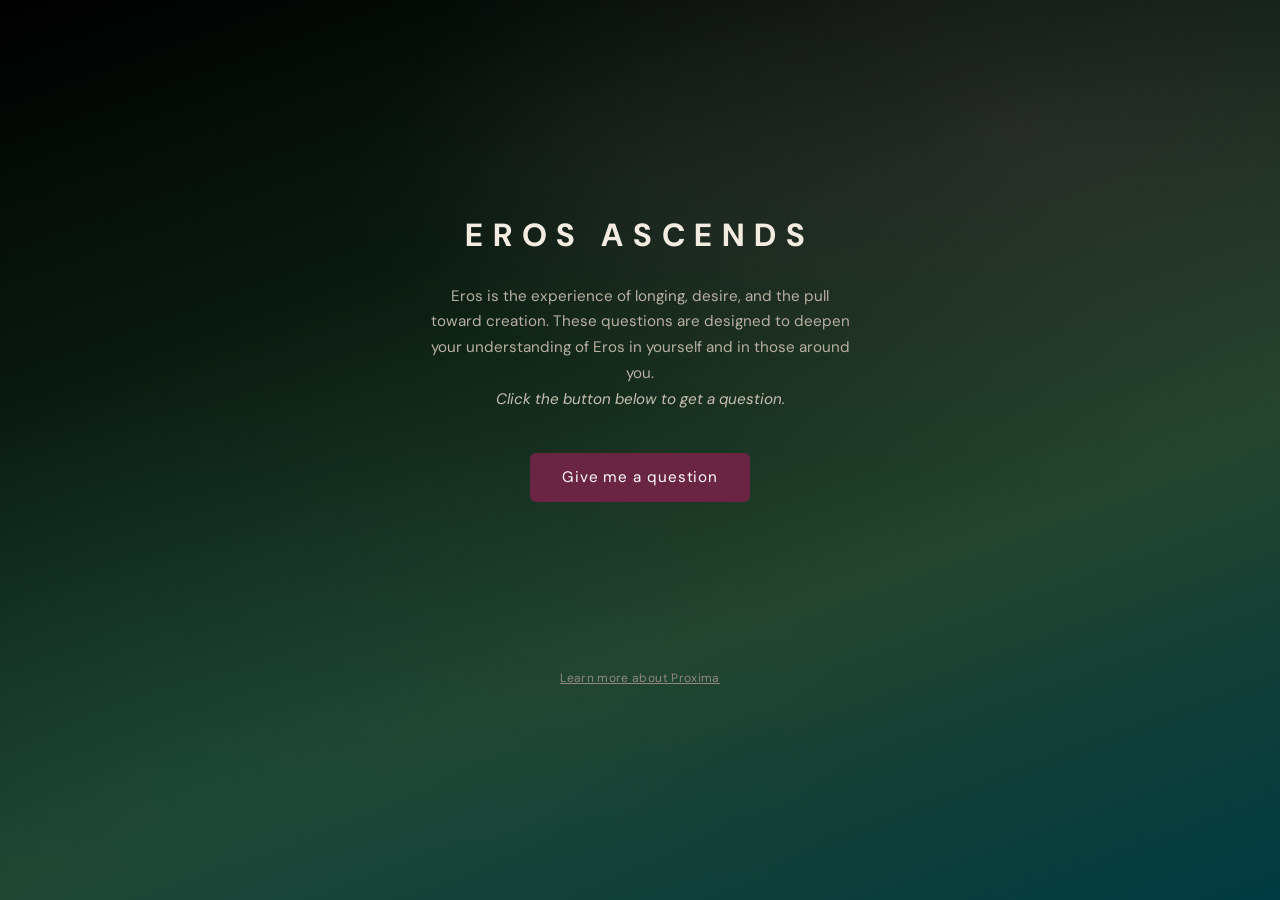
==== index.html @ 3e6dccce "Add files via upload" ====
<!DOCTYPE html>
<html lang="en">
<head>
  <meta charset="UTF-8">
  <meta name="viewport" content="width=device-width, initial-scale=1.0">
  <title>EROS ASCENDS</title>
  <link rel="preconnect" href="https://fonts.googleapis.com">
  <link rel="preconnect" href="https://fonts.gstatic.com" crossorigin>
  <link href="https://fonts.googleapis.com/css2?family=DM+Sans:ital,wght@0,300;0,400;0,500;0,700;1,300;1,400&display=swap" rel="stylesheet">
  <style>
    /* ── Reset & Base ── */
    *, *::before, *::after {
      margin: 0;
      padding: 0;
      box-sizing: border-box;
    }

    html {
      font-size: 16px;
      -webkit-text-size-adjust: 100%;
    }

    body {
      font-family: 'DM Sans', sans-serif;

      /* ── Atmospheric layered background ──
         Layer 1 (top):  soft pink glow, upper-right — very faint bloom
         Layer 2:        teal glow, lower-left — subtle depth
         Layer 3:        small warm highlight, center-top — hint of light
         Layer 4 (base): dark diagonal gradient, black → deep green
      */
      background-color: #000000;
      background-image:
        radial-gradient(ellipse 70% 55% at 80% 15%,
          rgba(204, 111, 152, 0.12) 0%,
          transparent 70%),
        radial-gradient(ellipse 80% 65% at 15% 85%,
          rgba(0, 88, 96, 0.18) 0%,
          transparent 65%),
        radial-gradient(ellipse 40% 35% at 50% 20%,
          rgba(255, 255, 255, 0.03) 0%,
          transparent 60%),
        linear-gradient(160deg,
          #000000 0%,
          #0a1a10 30%,
          #24442e 65%,
          #003a40 100%);
      background-attachment: fixed;

      color: #ede6da;
      min-height: 100dvh;
      display: flex;
      align-items: center;
      justify-content: center;
      padding: 2rem 1.5rem;
      -webkit-font-smoothing: antialiased;
    }

    /* ── Layout ── */
    .container {
      max-width: 420px;
      width: 100%;
      text-align: center;
    }

    /* ── Title ── */
    h1 {
      font-size: 1.75rem;
      font-weight: 700;
      letter-spacing: 0.3em;
      text-transform: uppercase;
      color: #f4ece0;
      margin-bottom: 1.75rem;
    }

    /* ── Intro ── */
    .intro {
      font-size: 0.95rem;
      line-height: 1.7;
      color: #b8b0a2;
      margin-bottom: 2.5rem;
    }

    .intro em {
      font-style: italic;
      color: #c8bfb2;
    }

    /* ── Button ── */
    .btn {
      display: inline-block;
      font-family: inherit;
      font-size: 0.95rem;
      letter-spacing: 0.06em;
      color: #ffffff;
      background-color: #6A2543;
      border: none;
      border-radius: 6px;
      padding: 0.9rem 2rem;
      cursor: pointer;
      transition: background-color 0.2s ease, transform 0.1s ease;
      -webkit-tap-highlight-color: transparent;
    }

    .btn:hover {
      background-color: #7d2e52;
    }

    .btn:active {
      transform: scale(0.97);
    }

    .btn:focus-visible {
      outline: 2px solid #6A2543;
      outline-offset: 3px;
    }

    /* ── Question Card ── */
    .question-card {
      margin-top: 2.5rem;
      opacity: 0;
      transform: translateY(6px);
      transition: opacity 0.4s ease, transform 0.4s ease;
      pointer-events: none;
    }

    .question-card.visible {
      opacity: 1;
      transform: translateY(0);
      pointer-events: auto;
    }

    /* Fade-out class for swapping questions */
    .question-card.fading {
      opacity: 0;
      transform: translateY(4px);
      transition: opacity 0.15s ease, transform 0.15s ease;
    }

    .question-text {
      font-size: 1.35rem;
      line-height: 1.55;
      color: #f4ece0;
      font-style: italic;
      display: inline-block;
      border: 1px solid transparent;
      border-radius: 8px;
      padding: 1.25rem 1.5rem;
      margin-bottom: 1.5rem;
      /* Gradient border using background layers for a shiny material effect */
      background:
        linear-gradient(#1E1F1E, #1E1F1E) padding-box,
        linear-gradient(135deg,
          #6A2543 0%,
          #D586A8 30%,
          #6A2543 50%,
          #D586A8 70%,
          #6A2543 100%) border-box;
      /* Layered shadow: soft pink glow + tighter highlight for sheen */
      box-shadow:
        0 0 8px rgba(213, 134, 168, 0.15),
        0 0 2px rgba(213, 134, 168, 0.25);
    }

    .question-hint {
      font-size: 0.8rem;
      letter-spacing: 0.04em;
      color: #918880;
    }

    /* ── Error State ── */
    .error-message {
      margin-top: 2rem;
      font-size: 0.85rem;
      color: #918880;
      line-height: 1.6;
    }

    /* ── Footer Link ── */
    .footer-link {
      display: inline-block;
      margin-top: 2.5rem;
      font-size: 0.75rem;
      color: #918880;
      text-decoration: underline;
      letter-spacing: 0.03em;
      transition: color 0.2s ease;
    }

    .footer-link:hover {
      color: #b8b0a2;
    }

    /* ── Responsive polish for larger screens ── */
    @media (min-width: 600px) {
      h1 {
        font-size: 2rem;
      }
      .question-text {
        font-size: 1.5rem;
      }
    }
  </style>
</head>
<body>

  <main class="container" role="main">
    <h1>Eros Ascends</h1>

    <p class="intro">
      Eros is the experience of longing, desire, and the pull toward creation. These questions are designed to deepen your understanding of Eros in yourself and in those around you.<br>
      <em>Click the button below to get a question.</em>
    </p>

    <button class="btn" id="generate-btn" aria-label="Generate a question">
      Give me a question
    </button>

    <div class="question-card" id="question-card" aria-live="polite">
      <p class="question-text" id="question-text"></p>
      <p class="question-hint">Ask someone nearby. Or answer it for yourself.</p>
    </div>

    <a class="footer-link" href="https://www.proximaslc.com" target="_blank" rel="noopener">Learn more about Proxima</a>
  </main>

  <script>
    (function () {
      'use strict';

      // ── Fallback questions (used when JSON fetch fails, e.g. file:// protocol) ──
      var FALLBACK = [
        { id: "q001", question: "What are you wanting right now?" },
        { id: "q002", question: "What feels most alive in you lately?" },
        { id: "q003", question: "What would you pursue if you knew you couldn\u2019t fail at it?" },
        { id: "q004", question: "When did you last feel pulled toward something you couldn\u2019t explain?" },
        { id: "q005", question: "What have you been longing for but haven\u2019t said out loud?" },
        { id: "q006", question: "What kind of beauty stops you in your tracks?" },
        { id: "q007", question: "Who or what taught you the most about love?" },
        { id: "q008", question: "What would you create if no one were watching?" }
      ];

      // ── State ──
      let questions = [];
      let lastQuestionId = null;
      let hasGenerated = false;

      // ── DOM refs ──
      const btn = document.getElementById('generate-btn');
      const card = document.getElementById('question-card');
      const questionText = document.getElementById('question-text');

      // ── Load questions from JSON, fall back to embedded list ──
      fetch('questions.json')
        .then(function (res) {
          if (!res.ok) throw new Error('Failed to load');
          return res.json();
        })
        .then(function (data) {
          questions = data;
        })
        .catch(function () {
          // JSON unavailable (e.g. opened as a local file) — use fallback
          questions = FALLBACK;
        });

      // ── Pick a random question, avoiding repeats ──
      function pickRandom() {
        if (questions.length === 0) return null;
        if (questions.length === 1) return questions[0];

        var pick;
        do {
          pick = questions[Math.floor(Math.random() * questions.length)];
        } while (pick.id === lastQuestionId);

        lastQuestionId = pick.id;
        return pick;
      }

      // ── Display a new question with a gentle transition ──
      function showQuestion() {
        var q = pickRandom();
        if (!q) return;

        if (hasGenerated) {
          // Brief fade-out before swapping text
          card.classList.add('fading');

          setTimeout(function () {
            questionText.textContent = q.question;
            card.classList.remove('fading');
          }, 160);
        } else {
          // First tap: show card immediately
          hasGenerated = true;
          questionText.textContent = q.question;
          btn.textContent = 'Another question';
          card.classList.add('visible');
        }
      }

      // ── Button handler ──
      btn.addEventListener('click', showQuestion);
    })();
  </script>

</body>
</html>
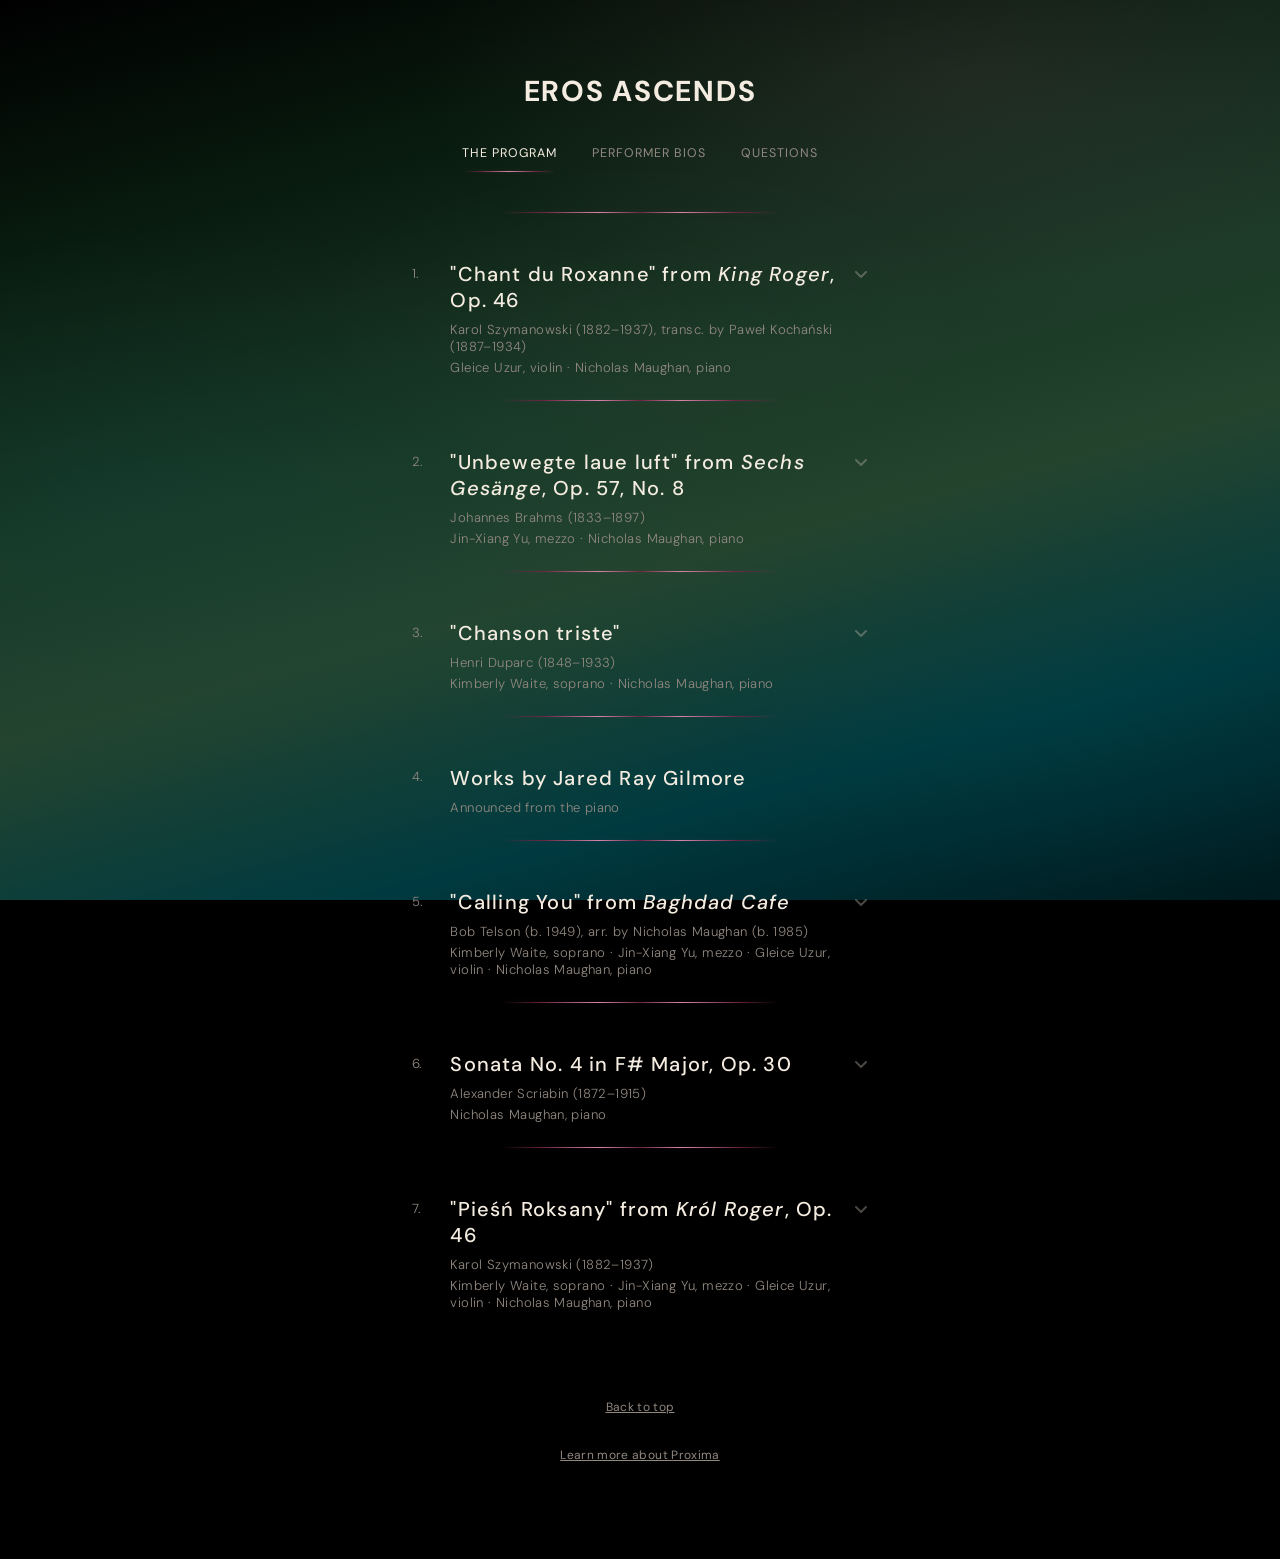
==== commit b3c2b465: "Add files via upload" ====
--- a/index.html
+++ b/index.html
@@ -3,305 +3,405 @@
 <head>
   <meta charset="UTF-8">
   <meta name="viewport" content="width=device-width, initial-scale=1.0">
-  <title>EROS ASCENDS</title>
+  <title>Eros Ascends — The Program</title>
   <link rel="preconnect" href="https://fonts.googleapis.com">
   <link rel="preconnect" href="https://fonts.gstatic.com" crossorigin>
   <link href="https://fonts.googleapis.com/css2?family=DM+Sans:ital,wght@0,300;0,400;0,500;0,700;1,300;1,400&display=swap" rel="stylesheet">
-  <style>
-    /* ── Reset & Base ── */
-    *, *::before, *::after {
-      margin: 0;
-      padding: 0;
-      box-sizing: border-box;
-    }
-
-    html {
-      font-size: 16px;
-      -webkit-text-size-adjust: 100%;
-    }
-
-    body {
-      font-family: 'DM Sans', sans-serif;
-
-      /* ── Atmospheric layered background ──
-         Layer 1 (top):  soft pink glow, upper-right — very faint bloom
-         Layer 2:        teal glow, lower-left — subtle depth
-         Layer 3:        small warm highlight, center-top — hint of light
-         Layer 4 (base): dark diagonal gradient, black → deep green
-      */
-      background-color: #000000;
-      background-image:
-        radial-gradient(ellipse 70% 55% at 80% 15%,
-          rgba(204, 111, 152, 0.12) 0%,
-          transparent 70%),
-        radial-gradient(ellipse 80% 65% at 15% 85%,
-          rgba(0, 88, 96, 0.18) 0%,
-          transparent 65%),
-        radial-gradient(ellipse 40% 35% at 50% 20%,
-          rgba(255, 255, 255, 0.03) 0%,
-          transparent 60%),
-        linear-gradient(160deg,
-          #000000 0%,
-          #0a1a10 30%,
-          #24442e 65%,
-          #003a40 100%);
-      background-attachment: fixed;
-
-      color: #ede6da;
-      min-height: 100dvh;
-      display: flex;
-      align-items: center;
-      justify-content: center;
-      padding: 2rem 1.5rem;
-      -webkit-font-smoothing: antialiased;
-    }
-
-    /* ── Layout ── */
-    .container {
-      max-width: 420px;
-      width: 100%;
-      text-align: center;
-    }
-
-    /* ── Title ── */
-    h1 {
-      font-size: 1.75rem;
-      font-weight: 700;
-      letter-spacing: 0.3em;
-      text-transform: uppercase;
-      color: #f4ece0;
-      margin-bottom: 1.75rem;
-    }
-
-    /* ── Intro ── */
-    .intro {
-      font-size: 0.95rem;
-      line-height: 1.7;
-      color: #b8b0a2;
-      margin-bottom: 2.5rem;
-    }
-
-    .intro em {
-      font-style: italic;
-      color: #c8bfb2;
-    }
-
-    /* ── Button ── */
-    .btn {
-      display: inline-block;
-      font-family: inherit;
-      font-size: 0.95rem;
-      letter-spacing: 0.06em;
-      color: #ffffff;
-      background-color: #6A2543;
-      border: none;
-      border-radius: 6px;
-      padding: 0.9rem 2rem;
-      cursor: pointer;
-      transition: background-color 0.2s ease, transform 0.1s ease;
-      -webkit-tap-highlight-color: transparent;
-    }
-
-    .btn:hover {
-      background-color: #7d2e52;
-    }
-
-    .btn:active {
-      transform: scale(0.97);
-    }
-
-    .btn:focus-visible {
-      outline: 2px solid #6A2543;
-      outline-offset: 3px;
-    }
-
-    /* ── Question Card ── */
-    .question-card {
-      margin-top: 2.5rem;
-      opacity: 0;
-      transform: translateY(6px);
-      transition: opacity 0.4s ease, transform 0.4s ease;
-      pointer-events: none;
-    }
-
-    .question-card.visible {
-      opacity: 1;
-      transform: translateY(0);
-      pointer-events: auto;
-    }
-
-    /* Fade-out class for swapping questions */
-    .question-card.fading {
-      opacity: 0;
-      transform: translateY(4px);
-      transition: opacity 0.15s ease, transform 0.15s ease;
-    }
-
-    .question-text {
-      font-size: 1.35rem;
-      line-height: 1.55;
-      color: #f4ece0;
-      font-style: italic;
-      display: inline-block;
-      border: 1px solid transparent;
-      border-radius: 8px;
-      padding: 1.25rem 1.5rem;
-      margin-bottom: 1.5rem;
-      /* Gradient border using background layers for a shiny material effect */
-      background:
-        linear-gradient(#1E1F1E, #1E1F1E) padding-box,
-        linear-gradient(135deg,
-          #6A2543 0%,
-          #D586A8 30%,
-          #6A2543 50%,
-          #D586A8 70%,
-          #6A2543 100%) border-box;
-      /* Layered shadow: soft pink glow + tighter highlight for sheen */
-      box-shadow:
-        0 0 8px rgba(213, 134, 168, 0.15),
-        0 0 2px rgba(213, 134, 168, 0.25);
-    }
-
-    .question-hint {
-      font-size: 0.8rem;
-      letter-spacing: 0.04em;
-      color: #918880;
-    }
-
-    /* ── Error State ── */
-    .error-message {
-      margin-top: 2rem;
-      font-size: 0.85rem;
-      color: #918880;
-      line-height: 1.6;
-    }
-
-    /* ── Footer Link ── */
-    .footer-link {
-      display: inline-block;
-      margin-top: 2.5rem;
-      font-size: 0.75rem;
-      color: #918880;
-      text-decoration: underline;
-      letter-spacing: 0.03em;
-      transition: color 0.2s ease;
-    }
-
-    .footer-link:hover {
-      color: #b8b0a2;
-    }
-
-    /* ── Responsive polish for larger screens ── */
-    @media (min-width: 600px) {
-      h1 {
-        font-size: 2rem;
-      }
-      .question-text {
-        font-size: 1.5rem;
-      }
-    }
-  </style>
+  <link rel="stylesheet" href="style.css">
 </head>
 <body>
 
-  <main class="container" role="main">
-    <h1>Eros Ascends</h1>
-
-    <p class="intro">
-      Eros is the experience of longing, desire, and the pull toward creation. These questions are designed to deepen your understanding of Eros in yourself and in those around you.<br>
-      <em>Click the button below to get a question.</em>
-    </p>
-
-    <button class="btn" id="generate-btn" aria-label="Generate a question">
-      Give me a question
-    </button>
-
-    <div class="question-card" id="question-card" aria-live="polite">
-      <p class="question-text" id="question-text"></p>
-      <p class="question-hint">Ask someone nearby. Or answer it for yourself.</p>
-    </div>
-
+  <!-- ── Site Header & Navigation ── -->
+  <header class="site-header">
+    <h1 class="site-title"><a href="index.html">EROS ASCENDS</a></h1>
+    <nav class="tab-nav" aria-label="Site navigation">
+      <a href="index.html" class="active">The Program</a>
+      <a href="bios.html">Performer Bios</a>
+      <a href="questions.html">Questions</a>
+    </nav>
+  </header>
+
+  <article class="page" id="top">
+
+    <hr class="divider">
+
+    <!-- ════════════════════════════════════════════
+         1. Chant du Roxanne — Szymanowski / Kochański
+         ════════════════════════════════════════════ -->
+    <section class="note-section" data-open="false">
+      <button class="accordion-header" aria-expanded="false">
+        <span class="note-number">1.</span>
+        <div class="accordion-label">
+          <h2 class="note-title">"Chant du Roxanne" from <em>King Roger</em>, Op. 46</h2>
+          <p class="note-composer">Karol Szymanowski (1882–1937), transc. by Paweł Kochański (1887–1934)</p>
+          <p class="note-performers">Gleice Uzur, violin · Nicholas Maughan, piano</p>
+        </div>
+        <svg class="accordion-chevron" viewBox="0 0 14 14" aria-hidden="true">
+          <polyline points="2,5 7,10 12,5"/>
+        </svg>
+      </button>
+
+      <div class="accordion-content">
+        <div class="accordion-inner">
+          <div class="note-body">
+            <p>Polish composer Karol Szymanowski and violinist Paweł Kochański shared one of the most generative artistic partnerships of the early twentieth century—artistically inseparable, and deeply personal. Kochański was not only the foremost interpreter of Szymanowski's violin music, but a shaping presence within it: advising, refining, and drawing out a language of sound that feels almost inseparable from his own playing.</p>
+
+            <p>There is, too, a current of intimacy that runs beneath this collaboration—one that has often been read through the lens of queer desire. Szymanowski, who was gay, channeled that sensibility into his artistic world. While the exact nature of his relationship with Kochański remains undocumented, their collaboration suggests a shared sensitivity and closeness that resonates in the music itself. In that light, this transcription can be heard not simply as adaptation, but as a kind of exchange: a musical language passed between two artists attuned to one another's expression.</p>
+
+            <p>Chant de Roxane originates in Szymanowski's opera <em>King Roger</em>, where the vocal line unfolds with an almost hypnotic sense of suspension and allure. In Kochański's transcription, that line is carried into the violin—no longer sung, but still unmistakably vocal in its impulse.</p>
+
+            <p>What begins as a voice becomes something more physical: the act of singing translated into touch, into pressure, into motion across the string. The line stretches, ornaments, and lingers, as if prolonging contact rather than arriving anywhere definite.</p>
+
+            <p>What Kochański creates here is not a reduction of the original, but an intensification. The violin does not imitate the voice—it inhabits it, extends it, and in doing so, makes the line feel even more immediate, more exposed. Ornament becomes touch. Suspension becomes anticipation. The music lingers in that charged space where expression and sensation begin to blur.</p>
+          </div>
+        </div>
+      </div>
+    </section>
+
+    <hr class="divider">
+
+    <!-- ════════════════════════════════════════════
+         2. Unbewegte laue Luft — Brahms
+         ════════════════════════════════════════════ -->
+    <section class="note-section" data-open="false">
+      <button class="accordion-header" aria-expanded="false">
+        <span class="note-number">2.</span>
+        <div class="accordion-label">
+          <h2 class="note-title">"Unbewegte laue luft" from <em>Sechs Gesänge</em>, Op. 57, No. 8</h2>
+          <p class="note-composer">Johannes Brahms (1833–1897)</p>
+          <p class="note-performers">Jin-Xiang Yu, mezzo · Nicholas Maughan, piano</p>
+        </div>
+        <svg class="accordion-chevron" viewBox="0 0 14 14" aria-hidden="true">
+          <polyline points="2,5 7,10 12,5"/>
+        </svg>
+      </button>
+
+      <div class="accordion-content">
+        <div class="accordion-inner">
+          <div class="note-body">
+            <p>Brahms composed this song in 1871 on a poem by Georg Friedrich Daumer, whose writing moved through desire with a directness that was striking for its time. In a culture where intimacy was often veiled or idealized, Daumer's language lingers in sensation, in the body, in the charged stillness between thought and touch. Brahms was drawn to these texts for their concentration and immediacy, leaning into the intensity of wanting rather than turning away from it.</p>
+
+            <p>The air is warm. Unmoving. A garden held in night. Nothing unfolds in the usual sense, yet everything is already underway.</p>
+
+            <p>Listen for how little the music seems to move at first. The stillness is not empty. It is full, almost pressurized. Notice how the piano sustains the atmosphere, and how the voice does not break it, but grows out of it. In the upper register, small flickers of sound, like trills, briefly disturb the surface, suggesting the quiet motion of the fountain in the garden. Small shifts in harmony and color begin to carry weight. The intensity does not announce itself. It gathers.</p>
+
+            <p>And then, almost without warning, the surface breaks. The piano begins to move in quick, flowing figures, and the voice becomes more urgent, more expansive. What had been contained now begins to circulate. The desire that had been held in stillness moves outward, passes between voice and piano, and fills the space with motion. It does not erupt, but unfolds, gaining warmth, breadth, and presence as it moves. The body of the music awakens.</p>
+
+            <p>As the song moves toward its close, that motion gradually softens. The energy does not disappear, but settles into a more open, luminous space. The harmony shifts, moving from C minor toward C major, and the atmosphere clears. What remains is a quiet arrival, where what once pressed inward now rests outward, and stillness returns, not empty, but changed.</p>
+          </div>
+
+          <div class="poem-block">
+            <p class="poem-label">Unbewegte laue Luft</p>
+            <p class="poem-label" style="text-transform: none; font-weight: 300; font-style: italic; margin-top: -0.5rem;">German source: Georg Friedrich Daumer</p>
+            <p class="stanza">Unbewegte laue Luft,<br>
+              Tiefe Ruhe der Natur;<br>
+              Durch die stille Gartennacht<br>
+              Plätschert die Fontäne nur;</p>
+            <p class="stanza">Aber im Gemüte schwillt<br>
+              Heißere Begierde mir;<br>
+              Aber in der Ader quillt<br>
+              Leben und verlangt nach Leben.</p>
+            <p class="stanza">Sollten nicht auch deine Brust<br>
+              Sehnlichere Wünsche heben?<br>
+              Sollte meiner Seele Ruf<br>
+              Nicht die deine tief durchbeben?</p>
+            <p class="stanza">Leise mit dem Ätherfuß<br>
+              Säume nicht, daher zu schweben!<br>
+              Komm, o komm, damit wir uns<br>
+              Himmlische Genüge geben!</p>
+          </div>
+
+          <div class="poem-block">
+            <p class="poem-label">Motionless mild air</p>
+            <p class="poem-label" style="text-transform: none; font-weight: 300; font-style: italic; margin-top: -0.5rem;">English translation © Richard Stokes</p>
+            <p class="stanza">Motionless mild air,<br>
+              Nature deep at rest;<br>
+              Through the still garden night<br>
+              Only the fountain plashes;</p>
+            <p class="stanza">But my soul swells<br>
+              With a more ardent desire;<br>
+              Life surges in my veins<br>
+              And yearns for life.</p>
+            <p class="stanza">Should not your breast too<br>
+              Heave with more passionate longing?<br>
+              Should not the cry of my soul<br>
+              Quiver deeply through your own?</p>
+            <p class="stanza">Softly on ethereal feet<br>
+              Glide to me, do not delay!<br>
+              Come, ah! come, that we might<br>
+              Give each other heavenly satisfaction!</p>
+          </div>
+        </div>
+      </div>
+    </section>
+
+    <hr class="divider">
+
+    <!-- ════════════════════════════════════════════
+         3. Chanson triste — Duparc
+         ════════════════════════════════════════════ -->
+    <section class="note-section" data-open="false">
+      <button class="accordion-header" aria-expanded="false">
+        <span class="note-number">3.</span>
+        <div class="accordion-label">
+          <h2 class="note-title">"Chanson triste"</h2>
+          <p class="note-composer">Henri Duparc (1848–1933)</p>
+          <p class="note-performers">Kimberly Waite, soprano · Nicholas Maughan, piano</p>
+        </div>
+        <svg class="accordion-chevron" viewBox="0 0 14 14" aria-hidden="true">
+          <polyline points="2,5 7,10 12,5"/>
+        </svg>
+      </button>
+
+      <div class="accordion-content">
+        <div class="accordion-inner">
+          <div class="note-body">
+            <p>In his early life, Henri Duparc's music was driven by a deep responsiveness to beauty—an impulse to shape feeling into sound. By his mid-thirties, a debilitating illness brought his compositional life to a halt, leaving him unable to sustain the intense creative focus his work required. In the years that followed, his religious life deepened, drawing him toward greater inwardness, restraint, and clarity of purpose. He ultimately destroyed most of what he had written, preserving only a small number of works—primarily a group of roughly seventeen songs he allowed to remain. Written when Duparc was about 20 years old, <em>Chanson triste</em> is one of them.</p>
+
+            <p>The text offers consolation through closeness, and the music meets it with quiet restraint. Nothing is forced outward; instead, the song holds its emotional life in suspension. The warmth is real, but contained.</p>
+
+            <p>Duparc's writing is less about melody than about atmosphere—how harmony, pacing, and color create a space the voice can inhabit. The piano lays this ground first: a gentle, continuous unfolding where shifts in harmony carry emotional weight. Rather than accompanying, it sustains the world of the song.</p>
+
+            <p>Within that space, the voice moves simply and directly. The line rarely reaches for display; instead, it follows the natural shape of the text, allowing small inflections—changes of color, slight expansions of phrase—to carry meaning. As the poem turns toward intimacy and reassurance, the music deepens almost imperceptibly—not through contrast, but through a quiet intensification of harmony and texture.</p>
+
+            <p>Listening closely, the expressive life of the song lives between the lines: in the way the piano supports and shades each phrase, in the way the voice settles into that space, and in the way both resist urgency. Nothing is rushed, and nothing is overstated.</p>
+
+            <p>What remains is a kind of longing that does not resolve, but stays—present, sustained, and quietly alive.</p>
+          </div>
+
+          <div class="poem-block">
+            <p class="poem-label" style="text-transform: none;">French source</p>
+            <p class="stanza">Dans ton cœur dort un clair de lune,<br>
+              Un doux clair de lune d'été,<br>
+              Et pour fuir la vie importune,<br>
+              Je me noierai dans ta clarté.</p>
+            <p class="stanza">J'oublierai les douleurs passées,<br>
+              Mon amour, quand tu berceras<br>
+              Mon triste cœur et mes pensées<br>
+              Dans le calme aimant de tes bras.</p>
+            <p class="stanza">Tu prendras ma tête malade,<br>
+              Oh! quelquefois sur tes genoux,<br>
+              Et lui diras une ballade<br>
+              Qui semblera parler de nous;</p>
+            <p class="stanza">Et dans tes yeux pleins de tristesse,<br>
+              Dans tes yeux alors je boirai<br>
+              Tant de baisers et de tendresse<br>
+              Que peut-être je guérirai.</p>
+          </div>
+
+          <div class="poem-block">
+            <p class="poem-label" style="text-transform: none;">English translation</p>
+            <p class="stanza">In your heart sleeps a moonlight,<br>
+              A sweet moonlight of summer,<br>
+              And to flee the importunate life,<br>
+              I will drown myself in your brightness.</p>
+            <p class="stanza">I will forget the past sorrows,<br>
+              My love, when you will cradle<br>
+              My sad heart and my thoughts<br>
+              In the loving calm of your arms.</p>
+            <p class="stanza">You will take my ailing head,<br>
+              Oh! sometimes upon your knees,<br>
+              And will say to it a ballad<br>
+              Which will seem to speak of us;</p>
+            <p class="stanza">And in your eyes full of sadness,<br>
+              In your eyes then I will drink<br>
+              So many kisses and such tenderness<br>
+              That perhaps I will be healed.</p>
+          </div>
+        </div>
+      </div>
+    </section>
+
+    <hr class="divider">
+
+    <!-- ════════════════════════════════════════════
+         Jared Ray Gilmore — static entry, no accordion
+         ════════════════════════════════════════════ -->
+    <section class="note-section-static">
+      <span class="note-number">4.</span>
+      <div>
+        <h2 class="note-title">Works by Jared Ray Gilmore</h2>
+        <p class="note-composer">Announced from the piano</p>
+      </div>
+    </section>
+
+    <hr class="divider">
+
+    <!-- ════════════════════════════════════════════
+         4. Calling You — Telson / arr. Maughan
+         ════════════════════════════════════════════ -->
+    <section class="note-section" data-open="false">
+      <button class="accordion-header" aria-expanded="false">
+        <span class="note-number">5.</span>
+        <div class="accordion-label">
+          <h2 class="note-title">"Calling You" from <em>Baghdad Cafe</em></h2>
+          <p class="note-composer">Bob Telson (b. 1949), arr. by Nicholas Maughan (b. 1985)</p>
+          <p class="note-performers">Kimberly Waite, soprano · Jin-Xiang Yu, mezzo · Gleice Uzur, violin · Nicholas Maughan, piano</p>
+        </div>
+        <svg class="accordion-chevron" viewBox="0 0 14 14" aria-hidden="true">
+          <polyline points="2,5 7,10 12,5"/>
+        </svg>
+      </button>
+
+      <div class="accordion-content">
+        <div class="accordion-inner">
+          <div class="note-body">
+            <p>A quiet voice, suspended in space, sends something outward.</p>
+
+            <p>Bob Telson wrote <em>Calling You</em> for <em>Bagdad Cafe</em>, a film set on the edge of the Mojave Desert, where isolation shapes every interaction. The song emerges from that landscape, not as commentary but as atmosphere. It does not describe the distance. It inhabits it.</p>
+
+            <p>The text is spare, a message sent across miles, offered without knowing if it will be received. Telson's setting resists dramatizing that gesture. The harmony moves slowly, often circling rather than progressing, and the pacing allows silence to remain present alongside sound. What we hear is not urgency, but persistence.</p>
+
+            <p>In this way, the piece opens into Eros—not as climax or pursuit, but as sustained orientation. Desire here does not build toward possession. It continues, quietly and steadily, across distance. The voice does not reach its destination. It remains turned toward it.</p>
+
+            <p>Listen for how the music holds that state. Phrases often feel as though they could resolve, but do not. Repetition becomes a form of staying rather than returning. The line hovers, carried by breath, resisting closure.</p>
+
+            <p>Also listen for the relationship between motion and stillness, how little the harmony needs to shift to keep the piece alive, how space itself becomes part of the music.</p>
+          </div>
+        </div>
+      </div>
+    </section>
+
+    <hr class="divider">
+
+    <!-- ════════════════════════════════════════════
+         5. Piano Sonata No. 4 — Scriabin
+         ════════════════════════════════════════════ -->
+    <section class="note-section" data-open="false">
+      <button class="accordion-header" aria-expanded="false">
+        <span class="note-number">6.</span>
+        <div class="accordion-label">
+          <h2 class="note-title">Sonata No. 4 in F# Major, Op. 30</h2>
+          <p class="note-composer">Alexander Scriabin (1872–1915)</p>
+          <p class="note-performers">Nicholas Maughan, piano</p>
+        </div>
+        <svg class="accordion-chevron" viewBox="0 0 14 14" aria-hidden="true">
+          <polyline points="2,5 7,10 12,5"/>
+        </svg>
+      </button>
+
+      <div class="accordion-content">
+        <div class="accordion-inner">
+          <div class="note-body">
+            <p>Scriabin's Fourth Sonata begins in suspension.</p>
+
+            <p>The first movement holds us in a kind of distance—quiet, searching, not yet arrived. A single line reaches upward, as if feeling its way through the dark. The harmony doesn't settle; it hovers, glows, withdraws. What we hear is not resolution, but orientation: something sensed before it is touched. This opening Andante sets the conditions for everything that follows. The music leans forward, but never quite lands. It listens for itself.</p>
+
+            <p>Then, without break, the second movement ignites. Marked <em>Prestissimo volando</em>—very fast, flying—the sonata releases into motion. What had been contained begins to circulate. Arpeggios flash upward, harmonies stretch past their edges, and the entire instrument seems to shimmer with momentum. The upward reach of the first movement is no longer searching; it becomes propulsion. This is not arrival in the sense of rest. It is arrival as intensification.</p>
+
+            <p>Scriabin was writing at a moment when his musical language was opening outward—toward color, ecstasy, and a kind of radiant instability that would define his later work. Even here, before the harmonic world fully dissolves into his later mysticism, we hear the impulse clearly: music that does not resolve so much as transform.</p>
+
+            <p>Listen for how the sonata moves between states of being. In the first movement, the sound feels distant, almost interior—phrases suspended in air, as if waiting to take shape. In the second, that same material returns altered: brighter, faster, more exposed. What had been felt privately is now fully in motion, shared, undeniable. Across the arc of the sonata, something shifts. What begins as reach becomes contact—not through stillness, but through energy that continues to unfold even as it arrives.</p>
+          </div>
+        </div>
+      </div>
+    </section>
+
+    <hr class="divider">
+
+    <!-- ════════════════════════════════════════════
+         6. Pieśń Roksany — Szymanowski
+         ════════════════════════════════════════════ -->
+    <section class="note-section" data-open="false">
+      <button class="accordion-header" aria-expanded="false">
+        <span class="note-number">7.</span>
+        <div class="accordion-label">
+          <h2 class="note-title">"Pieśń Roksany" from <em>Król Roger</em>, Op. 46</h2>
+          <p class="note-composer">Karol Szymanowski (1882–1937)</p>
+          <p class="note-performers">Kimberly Waite, soprano · Jin-Xiang Yu, mezzo · Gleice Uzur, violin · Nicholas Maughan, piano</p>
+        </div>
+        <svg class="accordion-chevron" viewBox="0 0 14 14" aria-hidden="true">
+          <polyline points="2,5 7,10 12,5"/>
+        </svg>
+      </button>
+
+      <div class="accordion-content">
+        <div class="accordion-inner">
+          <div class="note-body">
+            <p>Karol Szymanowski's only opera, <em>King Roger</em>, Op. 46, unfolds as a confrontation between order and ecstasy when a mysterious Shepherd enters King Roger's court, bringing with him a vision of life shaped not by restraint, but by beauty, instinct, and release. By the second act, the Shepherd's vision has begun to take hold of the court, loosening the structures that sustain Roger's authority.</p>
+
+            <p>Roxana, the queen at Roger's side, steps into that shift and sings:</p>
+          </div>
+
+          <div class="inline-verse">
+            <p>Sleep now, royal dreams…<br>
+              Let the night give you its fragrances…<br>
+              Let silence lull you…<br>
+              Let will and anger come to rest…</p>
+            <p style="margin-top: 1.2rem;">There, where beauty wanders…<br>
+              Where the air trembles with scent…<br>
+              There I will go after you…<br>
+              There I will find you…</p>
+            <p style="margin-top: 1.2rem;">Come to me, O radiant one…<br>
+              Come in the quiet of evening…<br>
+              Bring me the sweetness of night…<br>
+              And the peace of hidden gardens…</p>
+            <p style="margin-top: 1.2rem;">Let me rest beside you…<br>
+              Let me vanish in your light…<br>
+              Let desire fall silent…<br>
+              In your embrace…</p>
+          </div>
+
+          <div class="note-body" style="margin-top: 2rem;">
+            <p>By the third act, the court has dissolved, and Roger stands alone among its ruins, searching for meaning after what the Shepherd set in motion. Roxana's song is the point at which the distance between order and ecstasy gives way.</p>
+
+            <p>Heard again at the end of our concert, "Roxana's Song" closes the arc of our evening, returning us to where we began: what we first heard as distance and pull now arrives as closeness, contact, and rest.</p>
+          </div>
+        </div>
+      </div>
+    </section>
+
+    <a class="top-link" href="#top">Back to top</a>
     <a class="footer-link" href="https://www.proximaslc.com" target="_blank" rel="noopener">Learn more about Proxima</a>
-  </main>
+
+  </article>
 
   <script>
     (function () {
       'use strict';
 
-      // ── Fallback questions (used when JSON fetch fails, e.g. file:// protocol) ──
-      var FALLBACK = [
-        { id: "q001", question: "What are you wanting right now?" },
-        { id: "q002", question: "What feels most alive in you lately?" },
-        { id: "q003", question: "What would you pursue if you knew you couldn\u2019t fail at it?" },
-        { id: "q004", question: "When did you last feel pulled toward something you couldn\u2019t explain?" },
-        { id: "q005", question: "What have you been longing for but haven\u2019t said out loud?" },
-        { id: "q006", question: "What kind of beauty stops you in your tracks?" },
-        { id: "q007", question: "Who or what taught you the most about love?" },
-        { id: "q008", question: "What would you create if no one were watching?" }
-      ];
-
-      // ── State ──
-      let questions = [];
-      let lastQuestionId = null;
-      let hasGenerated = false;
-
-      // ── DOM refs ──
-      const btn = document.getElementById('generate-btn');
-      const card = document.getElementById('question-card');
-      const questionText = document.getElementById('question-text');
-
-      // ── Load questions from JSON, fall back to embedded list ──
-      fetch('questions.json')
-        .then(function (res) {
-          if (!res.ok) throw new Error('Failed to load');
-          return res.json();
-        })
-        .then(function (data) {
-          questions = data;
-        })
-        .catch(function () {
-          // JSON unavailable (e.g. opened as a local file) — use fallback
-          questions = FALLBACK;
-        });
-
-      // ── Pick a random question, avoiding repeats ──
-      function pickRandom() {
-        if (questions.length === 0) return null;
-        if (questions.length === 1) return questions[0];
-
-        var pick;
-        do {
-          pick = questions[Math.floor(Math.random() * questions.length)];
-        } while (pick.id === lastQuestionId);
-
-        lastQuestionId = pick.id;
-        return pick;
-      }
-
-      // ── Display a new question with a gentle transition ──
-      function showQuestion() {
-        var q = pickRandom();
-        if (!q) return;
-
-        if (hasGenerated) {
-          // Brief fade-out before swapping text
-          card.classList.add('fading');
-
-          setTimeout(function () {
-            questionText.textContent = q.question;
-            card.classList.remove('fading');
-          }, 160);
+      // ── Accordion toggle ──
+      var sections = document.querySelectorAll('.note-section[data-open]');
+
+      // Initialize: set max-height on already-open sections
+      sections.forEach(function (section) {
+        var content = section.querySelector('.accordion-content');
+        if (section.getAttribute('data-open') === 'true' && content) {
+          content.style.maxHeight = content.scrollHeight + 'px';
+        }
+      });
+
+      // Handle clicks
+      document.addEventListener('click', function (e) {
+        var header = e.target.closest('.accordion-header');
+        if (!header) return;
+
+        var section = header.closest('.note-section');
+        if (!section) return;
+
+        var isOpen = section.getAttribute('data-open') === 'true';
+        var content = section.querySelector('.accordion-content');
+        if (!content) return;
+
+        if (isOpen) {
+          content.style.maxHeight = content.scrollHeight + 'px';
+          content.offsetHeight;
+          content.style.maxHeight = '0';
+          section.setAttribute('data-open', 'false');
+          header.setAttribute('aria-expanded', 'false');
         } else {
-          // First tap: show card immediately
-          hasGenerated = true;
-          questionText.textContent = q.question;
-          btn.textContent = 'Another question';
-          card.classList.add('visible');
+          section.setAttribute('data-open', 'true');
+          header.setAttribute('aria-expanded', 'true');
+          content.style.maxHeight = content.scrollHeight + 'px';
+
+          content.addEventListener('transitionend', function handler() {
+            if (section.getAttribute('data-open') === 'true') {
+              content.style.maxHeight = 'none';
+            }
+            content.removeEventListener('transitionend', handler);
+          });
         }
-      }
-
-      // ── Button handler ──
-      btn.addEventListener('click', showQuestion);
+      });
     })();
   </script>
 
--- a/style.css
+++ b/style.css
@@ -0,0 +1,597 @@
+/* ═══════════════════════════════════════════════
+   EROS ASCENDS — Shared Styles
+   ═══════════════════════════════════════════════ */
+
+/* ── Reset & Base ── */
+*, *::before, *::after {
+  margin: 0;
+  padding: 0;
+  box-sizing: border-box;
+}
+
+html {
+  font-size: 16px;
+  -webkit-text-size-adjust: 100%;
+  scroll-behavior: smooth;
+}
+
+body {
+  font-family: 'DM Sans', sans-serif;
+
+  /* ── Atmospheric layered background ──
+     Dark base with subtle color blooms:
+     pink glow upper-right, teal lower-left,
+     secondary teal lower-right, faint white center.
+  */
+  background-color: #000000;
+  background-image:
+    radial-gradient(ellipse 60% 40% at 75% 8%,
+      rgba(204, 111, 152, 0.10) 0%,
+      transparent 70%),
+    radial-gradient(ellipse 80% 50% at 10% 55%,
+      rgba(0, 88, 96, 0.14) 0%,
+      transparent 60%),
+    radial-gradient(ellipse 50% 35% at 85% 80%,
+      rgba(0, 88, 96, 0.08) 0%,
+      transparent 55%),
+    radial-gradient(ellipse 45% 30% at 50% 35%,
+      rgba(255, 255, 255, 0.02) 0%,
+      transparent 60%),
+    linear-gradient(165deg,
+      #000000 0%,
+      #081a0e 20%,
+      #1a3825 45%,
+      #24442e 60%,
+      #003a40 80%,
+      #001a1e 100%);
+  background-attachment: fixed;
+
+  color: #ede6da;
+  min-height: 100dvh;
+  padding: 0;
+  -webkit-font-smoothing: antialiased;
+}
+
+
+/* ═══════════════════════════════════════════════
+   Site Header & Tab Navigation
+   ═══════════════════════════════════════════════ */
+
+.site-header {
+  text-align: center;
+  padding: 3.5rem 1.5rem 0;
+  max-width: 520px;
+  margin: 0 auto;
+}
+
+.site-title {
+  font-size: 1.6rem;
+  font-weight: 700;
+  letter-spacing: 0.06em;
+  color: #f4ece0;
+  margin-bottom: 1.5rem;
+}
+
+.site-title a {
+  color: inherit;
+  text-decoration: none;
+}
+
+/* Tab bar */
+.tab-nav {
+  display: flex;
+  justify-content: center;
+  gap: 0;
+  margin-bottom: 0;
+}
+
+.tab-nav a {
+  font-family: inherit;
+  font-size: 0.78rem;
+  font-weight: 400;
+  letter-spacing: 0.08em;
+  text-transform: uppercase;
+  text-decoration: none;
+  color: #918880;
+  padding: 0.7rem 1.1rem;
+  position: relative;
+  transition: color 0.2s ease;
+  -webkit-tap-highlight-color: transparent;
+}
+
+.tab-nav a:hover {
+  color: #c8bfb2;
+}
+
+.tab-nav a.active {
+  color: #f4ece0;
+}
+
+/* Active tab underline — gradient shimmer */
+.tab-nav a.active::after {
+  content: '';
+  position: absolute;
+  bottom: 0;
+  left: 15%;
+  right: 15%;
+  height: 1px;
+  background: linear-gradient(90deg,
+    transparent 0%,
+    #6A2543 20%,
+    #D586A8 50%,
+    #6A2543 80%,
+    transparent 100%);
+  box-shadow: 0 0 4px rgba(213, 134, 168, 0.15);
+}
+
+
+/* ═══════════════════════════════════════════════
+   Shared Page Layout
+   ═══════════════════════════════════════════════ */
+
+.page {
+  max-width: 520px;
+  width: 100%;
+  margin: 0 auto;
+  padding: 2.5rem 1.5rem 3.5rem;
+}
+
+.page-subtitle {
+  display: block;
+  font-size: 0.85rem;
+  font-weight: 300;
+  letter-spacing: 0.12em;
+  text-transform: uppercase;
+  color: #918880;
+  text-align: center;
+  margin-bottom: 2rem;
+}
+
+
+/* ═══════════════════════════════════════════════
+   Section Divider
+   ═══════════════════════════════════════════════ */
+
+.divider {
+  width: 60%;
+  max-width: 280px;
+  height: 1px;
+  margin: 0 auto 2.5rem;
+  border: none;
+  background: linear-gradient(90deg,
+    transparent 0%,
+    #6A2543 15%,
+    #D586A8 35%,
+    #6A2543 50%,
+    #D586A8 65%,
+    #6A2543 85%,
+    transparent 100%);
+  box-shadow:
+    0 0 6px rgba(213, 134, 168, 0.12),
+    0 0 1px rgba(213, 134, 168, 0.2);
+}
+
+
+/* ═══════════════════════════════════════════════
+   Footer Link & Back-to-Top
+   ═══════════════════════════════════════════════ */
+
+.top-link {
+  display: block;
+  text-align: center;
+  margin-top: 4rem;
+  padding-bottom: 1rem;
+  font-size: 0.75rem;
+  color: #918880;
+  text-decoration: underline;
+  letter-spacing: 0.03em;
+  transition: color 0.2s ease;
+}
+
+.top-link:hover {
+  color: #b8b0a2;
+}
+
+.footer-link {
+  display: block;
+  text-align: center;
+  margin-top: 1rem;
+  padding-bottom: 2rem;
+  font-size: 0.75rem;
+  color: #918880;
+  text-decoration: underline;
+  letter-spacing: 0.03em;
+  transition: color 0.2s ease;
+}
+
+.footer-link:hover {
+  color: #b8b0a2;
+}
+
+
+/* ═══════════════════════════════════════════════
+   Button (shared)
+   ═══════════════════════════════════════════════ */
+
+.btn {
+  display: inline-block;
+  font-family: inherit;
+  font-size: 0.95rem;
+  letter-spacing: 0.06em;
+  color: #ffffff;
+  background-color: #6A2543;
+  border: none;
+  border-radius: 6px;
+  padding: 0.9rem 2rem;
+  cursor: pointer;
+  transition: background-color 0.2s ease, transform 0.1s ease;
+  -webkit-tap-highlight-color: transparent;
+}
+
+.btn:hover {
+  background-color: #7d2e52;
+}
+
+.btn:active {
+  transform: scale(0.97);
+}
+
+.btn:focus-visible {
+  outline: 2px solid #6A2543;
+  outline-offset: 3px;
+}
+
+
+/* ═══════════════════════════════════════════════
+   Questions Page
+   ═══════════════════════════════════════════════ */
+
+.questions-page {
+  text-align: center;
+}
+
+.questions-page .intro {
+  font-size: 0.95rem;
+  line-height: 1.7;
+  color: #b8b0a2;
+  margin-bottom: 2.5rem;
+}
+
+.questions-page .intro em {
+  font-style: italic;
+  color: #c8bfb2;
+}
+
+.question-card {
+  margin-top: 2.5rem;
+  opacity: 0;
+  transform: translateY(6px);
+  transition: opacity 0.4s ease, transform 0.4s ease;
+  pointer-events: none;
+}
+
+.question-card.visible {
+  opacity: 1;
+  transform: translateY(0);
+  pointer-events: auto;
+}
+
+.question-card.fading {
+  opacity: 0;
+  transform: translateY(4px);
+  transition: opacity 0.15s ease, transform 0.15s ease;
+}
+
+.question-text {
+  font-size: 1.35rem;
+  line-height: 1.55;
+  color: #f4ece0;
+  font-style: italic;
+  display: inline-block;
+  border: 1px solid transparent;
+  border-radius: 8px;
+  padding: 1.25rem 1.5rem;
+  margin-bottom: 1.5rem;
+  background:
+    linear-gradient(#1E1F1E, #1E1F1E) padding-box,
+    linear-gradient(135deg,
+      #6A2543 0%,
+      #D586A8 30%,
+      #6A2543 50%,
+      #D586A8 70%,
+      #6A2543 100%) border-box;
+  box-shadow:
+    0 0 8px rgba(213, 134, 168, 0.15),
+    0 0 2px rgba(213, 134, 168, 0.25);
+}
+
+.question-hint {
+  font-size: 0.8rem;
+  letter-spacing: 0.04em;
+  color: #918880;
+}
+
+.error-message {
+  margin-top: 2rem;
+  font-size: 0.85rem;
+  color: #918880;
+  line-height: 1.6;
+}
+
+/* Questions-page footer link (inline variant) */
+.questions-page .footer-link {
+  display: inline-block;
+  margin-top: 2.5rem;
+}
+
+
+/* ═══════════════════════════════════════════════
+   Program Notes Page
+   ═══════════════════════════════════════════════ */
+
+/* Program number shown to the left of the accordion header */
+.note-number {
+  flex-shrink: 0;
+  font-size: 0.82rem;
+  font-weight: 300;
+  color: #918880;
+  letter-spacing: 0.03em;
+  margin-top: 0.25rem;
+  min-width: 1.4rem;
+}
+
+/* Performer line beneath composer */
+.note-performers {
+  font-size: 0.82rem;
+  font-weight: 300;
+  color: #918880;
+  letter-spacing: 0.03em;
+  margin-top: 0.25rem;
+}
+
+.note-section {
+  margin-bottom: 0;
+}
+
+.note-title {
+  font-size: 1.15rem;
+  font-weight: 500;
+  letter-spacing: 0.06em;
+  color: #f4ece0;
+  margin-bottom: 0.5rem;
+}
+
+.note-composer {
+  font-size: 0.82rem;
+  font-weight: 300;
+  color: #918880;
+  letter-spacing: 0.03em;
+  margin-bottom: 0;
+}
+
+/* Accordion */
+.accordion-header {
+  display: flex;
+  align-items: flex-start;
+  justify-content: space-between;
+  gap: 1rem;
+  cursor: pointer;
+  -webkit-tap-highlight-color: transparent;
+  padding: 0.5rem 0 1.5rem;
+  border: none;
+  background: none;
+  text-align: left;
+  width: 100%;
+  font-family: inherit;
+  color: inherit;
+}
+
+.accordion-header:focus-visible {
+  outline: 1px solid rgba(106, 37, 67, 0.5);
+  outline-offset: 4px;
+  border-radius: 4px;
+}
+
+.accordion-label {
+  flex: 1;
+  min-width: 0;
+}
+
+.accordion-label .note-title,
+.accordion-label .note-composer {
+  pointer-events: none;
+}
+
+.accordion-chevron {
+  flex-shrink: 0;
+  width: 14px;
+  height: 14px;
+  margin-top: 0.35rem;
+  transition: transform 0.3s ease;
+  opacity: 0.4;
+}
+
+.accordion-chevron polyline {
+  stroke: #b8b0a2;
+  stroke-width: 2;
+  fill: none;
+  stroke-linecap: round;
+  stroke-linejoin: round;
+}
+
+.note-section[data-open="true"] .accordion-chevron {
+  transform: rotate(180deg);
+  opacity: 0.55;
+}
+
+.accordion-content {
+  overflow: hidden;
+  max-height: 0;
+  opacity: 0;
+  transition: max-height 0.45s ease, opacity 0.35s ease;
+}
+
+.note-section[data-open="true"] .accordion-content {
+  opacity: 1;
+}
+
+.accordion-inner {
+  padding-top: 0.5rem;
+  padding-bottom: 1rem;
+}
+
+.note-section-static {
+  display: flex;
+  align-items: flex-start;
+  gap: 1rem;
+  margin-bottom: 0;
+  padding: 0.5rem 0 1.5rem;
+}
+
+.note-section-static .note-number {
+  margin-top: 0.15rem;
+}
+
+/* Note body text */
+.note-body p {
+  font-size: 0.95rem;
+  line-height: 1.8;
+  color: #d8d0c4;
+  margin-bottom: 1.4rem;
+}
+
+.note-body p:last-child {
+  margin-bottom: 0;
+}
+
+/* Poetry / Source Text */
+.poem-block {
+  margin: 2.2rem 0;
+  padding-left: 1.25rem;
+  border-left: 1px solid rgba(106, 37, 67, 0.35);
+}
+
+.poem-label {
+  font-size: 0.78rem;
+  font-weight: 500;
+  letter-spacing: 0.08em;
+  text-transform: uppercase;
+  color: #918880;
+  margin-bottom: 1rem;
+}
+
+.poem-block p {
+  font-size: 0.9rem;
+  font-style: italic;
+  line-height: 1.85;
+  color: #c8c0b4;
+  margin-bottom: 0;
+}
+
+.poem-block .stanza {
+  margin-bottom: 1.2rem;
+}
+
+.poem-block .stanza:last-child {
+  margin-bottom: 0;
+}
+
+.inline-verse {
+  margin: 1.8rem 0;
+  padding-left: 1.25rem;
+  border-left: 1px solid rgba(106, 37, 67, 0.35);
+}
+
+.inline-verse p {
+  font-size: 0.9rem;
+  font-style: italic;
+  line-height: 1.85;
+  color: #c8c0b4;
+  margin-bottom: 0;
+}
+
+
+/* ═══════════════════════════════════════════════
+   Bios Page
+   ═══════════════════════════════════════════════ */
+
+/* Bio headshot */
+.bio-headshot {
+  width: 90px;
+  height: 90px;
+  border-radius: 50%;
+  object-fit: cover;
+  border: 1px solid transparent;
+  background:
+    linear-gradient(#1E1F1E, #1E1F1E) padding-box,
+    linear-gradient(135deg,
+      #6A2543 0%,
+      #D586A8 40%,
+      #6A2543 60%,
+      #D586A8 80%,
+      #6A2543 100%) border-box;
+  box-shadow:
+    0 0 6px rgba(213, 134, 168, 0.12),
+    0 0 2px rgba(213, 134, 168, 0.2);
+  margin-bottom: 1rem;
+}
+
+.bio-card {
+  margin-bottom: 3rem;
+}
+
+.bio-name {
+  font-size: 1.15rem;
+  font-weight: 500;
+  letter-spacing: 0.06em;
+  color: #f4ece0;
+  margin-bottom: 0.35rem;
+}
+
+.bio-role {
+  font-size: 0.82rem;
+  font-weight: 300;
+  font-style: italic;
+  color: #918880;
+  letter-spacing: 0.03em;
+  margin-bottom: 1.25rem;
+}
+
+.bio-text p {
+  font-size: 0.95rem;
+  line-height: 1.8;
+  color: #d8d0c4;
+  margin-bottom: 1.2rem;
+}
+
+.bio-text p:last-child {
+  margin-bottom: 0;
+}
+
+
+/* ═══════════════════════════════════════════════
+   Responsive
+   ═══════════════════════════════════════════════ */
+
+@media (min-width: 600px) {
+  .site-title {
+    font-size: 1.8rem;
+  }
+
+  .page {
+    padding: 2.5rem 2rem 4rem;
+  }
+
+  .site-header {
+    padding-top: 4.5rem;
+  }
+
+  .note-title,
+  .bio-name {
+    font-size: 1.25rem;
+  }
+
+  .question-text {
+    font-size: 1.5rem;
+  }
+}
